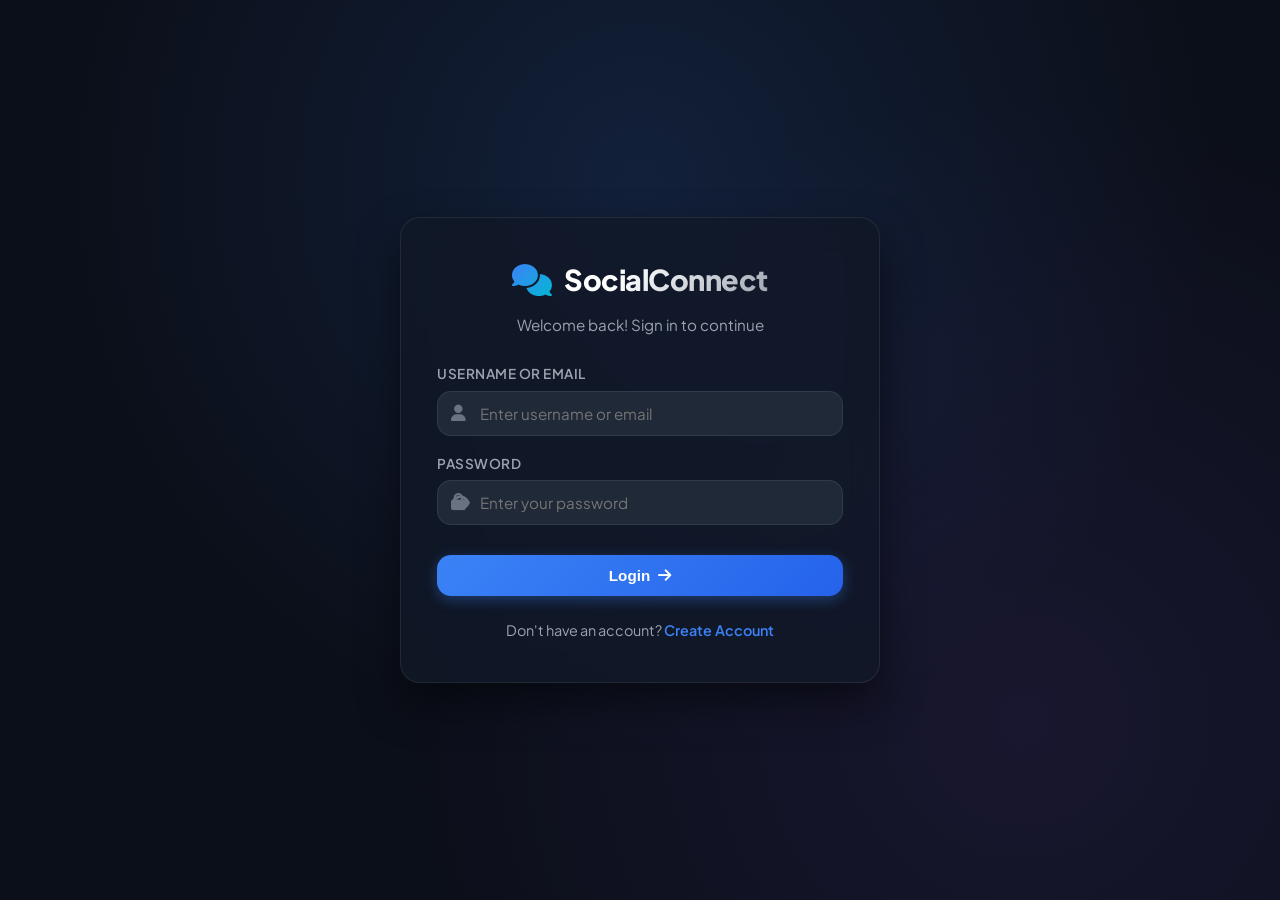
==== wwwroot/chat.html @ 9f1ae096 "Initial commit" ====
<!DOCTYPE html>
<html lang="en">
<head>
  <meta charset="UTF-8">
  <meta name="viewport" content="width=device-width, initial-scale=1.0">
  <title>Chat - SocialConnect</title>
  <link rel="stylesheet" href="css/style.css">
  <link rel="stylesheet" href="css/dashboard.css">
  <link rel="stylesheet" href="css/users.css">
  <link rel="stylesheet" href="css/chat.css">
  <link rel="stylesheet" href="css/call.css">
  <link rel="stylesheet" href="css/profile.css">
  <link rel="stylesheet" href="css/responsive.css">
  <style>
    /* Emoji Popover Styles */
    .emoji-popover {
      position: absolute;
      bottom: 75px;
      left: 20px;
      width: 320px;
      max-height: 280px;
      background: var(--bg-secondary);
      border: 1px solid var(--border-color);
      border-radius: var(--radius-md);
      box-shadow: var(--shadow-lg);
      z-index: 100;
      padding: 12px;
      display: none;
      overflow-y: auto;
    }
    .emoji-popover.show { display: block; }
    .emoji-category-title { font-size: 0.75rem; font-weight: 700; color: var(--text-muted); text-transform: uppercase; margin: 8px 0 4px 0; }
    .emoji-grid { display: grid; grid-template-columns: repeat(7, 1fr); gap: 6px; }
    .emoji-btn { background: transparent; border: none; font-size: 1.25rem; cursor: pointer; border-radius: 6px; padding: 4px; transition: var(--transition); }
    .emoji-btn:hover { background: var(--bg-input); transform: scale(1.2); }
    
    /* Voice Recording Bar */
    .voice-recording-bar {
      padding: 12px 24px;
      background: rgba(239, 68, 68, 0.15);
      border-top: 1px solid rgba(239, 68, 68, 0.3);
      display: flex;
      align-items: center;
      justify-content: space-between;
      color: var(--accent-danger);
      font-weight: 600;
      font-size: 0.9rem;
    }

    /* Lightbox Modal */
    .lightbox-img { max-width: 90vw; max-height: 85vh; border-radius: 12px; box-shadow: var(--shadow-lg); }
  </style>
</head>
<body>
  <div class="app-layout">
    <!-- Sidebar -->
    <aside class="app-sidebar">
      <div class="sidebar-header">
        <div class="user-profile-summary">
          <img id="chat-page-user-avatar" src="" alt="Avatar" class="user-avatar">
          <div class="user-details-mini">
            <span id="chat-page-user-name" class="user-name-display">Loading...</span>
            <span id="chat-page-user-handle" class="user-handle-display">@username</span>
          </div>
        </div>
        <div class="sidebar-actions">
          <button class="btn btn-secondary btn-sm" onclick="window.location.href='dashboard.html'" title="Back to Dashboard" style="padding: 6px 12px; font-size: 0.82rem;">
            <i class="fa-solid fa-arrow-left"></i> Dashboard
          </button>
          <button class="icon-btn" title="Find People" onclick="window.location.href='users.html'">
            <i class="fa-solid fa-user-plus"></i>
          </button>
        </div>
      </div>

      <div class="sidebar-nav">
        <button class="nav-tab active">
          <i class="fa-solid fa-comments"></i> Messages
        </button>
      </div>

      <div class="sidebar-content">
        <div id="sidebar-conversations-container">
          <!-- Active Conversations list -->
        </div>
      </div>
    </aside>

    <!-- Main Chat Window Area -->
    <main class="app-main">
      <div class="chat-container">
        <!-- Chat Header -->
        <div class="chat-header" id="chat-header-container">
          <div style="color: var(--text-muted); font-size: 0.95rem;">
            Select a friend to start chatting
          </div>
        </div>

        <!-- Chat Messages Scroll Area -->
        <div class="chat-messages-window" id="chat-messages-window">
          <div style="text-align: center; margin: auto; color: var(--text-muted);">
            <i class="fa-solid fa-comments" style="font-size: 3rem; margin-bottom: 14px; color: var(--primary);"></i>
            <h3 style="color: var(--text-main); font-weight: 800; margin-bottom: 6px;">Your Messages</h3>
            <p style="font-size: 0.9rem;">Select a connected friend from the sidebar to open a real-time conversation.</p>
          </div>
        </div>

        <!-- Typing Indicator -->
        <div class="typing-indicator-bar" id="typing-indicator-bar" style="display: none;">
          <!-- John is typing... -->
        </div>

        <!-- Voice Recording Bar -->
        <div class="voice-recording-bar" id="voice-recording-bar" style="display: none;">
          <div style="display: flex; align-items: center; gap: 10px;">
            <i class="fa-solid fa-circle-dot fa-beat" style="color: var(--accent-danger);"></i>
            <span>Recording Voice Message: <strong id="recording-timer-text">00:00</strong></span>
          </div>
          <div style="display: flex; gap: 10px;">
            <button class="btn btn-secondary btn-sm" onclick="Media.cancelVoiceRecording()">
              <i class="fa-solid fa-trash"></i> Cancel
            </button>
            <button class="btn btn-danger btn-sm" onclick="Media.stopVoiceRecording()">
              <i class="fa-solid fa-stop"></i> Stop & Preview
            </button>
          </div>
        </div>

        <!-- Emoji Picker Popover -->
        <div class="emoji-popover" id="emoji-popover"></div>

        <!-- Hidden File Input for Media Uploads -->
        <input type="file" id="chat-file-input" style="display: none;" onchange="Media.handleFileAttachmentSelect(event)" accept="image/*,video/*,audio/*,.pdf,.doc,.docx,.zip,.txt">

        <!-- Chat Input Bar -->
        <form class="chat-input-bar" id="chat-message-form">
          <div class="chat-input-actions">
            <button type="button" class="icon-btn" title="Emoji Picker" onclick="Emoji.togglePicker('emoji-popover')">
              <i class="fa-solid fa-face-smile" style="color: var(--accent-warning);"></i>
            </button>
            <button type="button" class="icon-btn" title="Attach Media or File" onclick="document.getElementById('chat-file-input').click()">
              <i class="fa-solid fa-paperclip"></i>
            </button>
            <button type="button" class="icon-btn" title="Record Voice Message" onclick="Media.startVoiceRecording()">
              <i class="fa-solid fa-microphone" style="color: var(--accent-danger);"></i>
            </button>
          </div>

          <div class="chat-input-wrapper">
            <input type="text" id="chat-message-input" class="chat-input-field" placeholder="Type a message..." autocomplete="off">
          </div>

          <button type="submit" class="send-btn" title="Send Message">
            <i class="fa-solid fa-paper-plane"></i>
          </button>
        </form>
      </div>
    </main>
  </div>

  <!-- Audio Preview Modal -->
  <div class="modal-backdrop" id="audio-preview-modal">
    <div class="modal-content glass-card" style="max-width: 440px; text-align: center;">
      <button class="modal-close-btn" onclick="Media.cancelVoiceRecording()">
        <i class="fa-solid fa-xmark"></i>
      </button>
      <h3 style="font-size: 1.2rem; font-weight: 800; margin-bottom: 16px;">
        <i class="fa-solid fa-microphone" style="color: var(--accent-danger);"></i> Voice Message Preview
      </h3>
      <div style="margin-bottom: 20px;">
        <audio id="audio-preview-player" controls style="width: 100%; border-radius: 20px;"></audio>
      </div>
      <div style="display: flex; gap: 12px;">
        <button class="btn btn-secondary" onclick="Media.cancelVoiceRecording()" style="flex: 1;">Discard</button>
        <button class="btn btn-primary" onclick="Media.sendRecordedAudio()" style="flex: 1;">Send Audio <i class="fa-solid fa-paper-plane"></i></button>
      </div>
    </div>
  </div>

  <!-- File Preview Modal -->
  <div class="modal-backdrop" id="file-preview-modal">
    <div class="modal-content glass-card" style="max-width: 480px; text-align: center;">
      <button class="modal-close-btn" onclick="UI.closeModal('file-preview-modal')">
        <i class="fa-solid fa-xmark"></i>
      </button>
      <h3 id="file-preview-title" style="font-size: 1.2rem; font-weight: 800; margin-bottom: 16px;">Send Attachment</h3>
      <div id="file-preview-content" style="margin-bottom: 20px;"></div>
      <div style="display: flex; gap: 12px;">
        <button class="btn btn-secondary" onclick="UI.closeModal('file-preview-modal')" style="flex: 1;">Cancel</button>
        <button class="btn btn-primary" id="file-preview-send-btn" style="flex: 1;">Send File <i class="fa-solid fa-paper-plane"></i></button>
      </div>
    </div>
  </div>

  <!-- Image Lightbox Modal -->
  <div class="modal-backdrop" id="lightbox-modal">
    <div style="position: relative;">
      <button class="modal-close-btn" onclick="UI.closeModal('lightbox-modal')" style="top: -15px; right: -15px; background: rgba(0,0,0,0.8);">
        <i class="fa-solid fa-xmark"></i>
      </button>
      <img id="lightbox-img" src="" class="lightbox-img">
  <!-- Incoming Voice Call Modal -->
  <div class="modal-backdrop" id="incoming-voice-call-modal">
    <div class="modal-content glass-card" style="max-width: 400px; text-align: center; padding: 28px;">
      <div style="margin-bottom: 16px;">
        <img id="incoming-caller-avatar" src="" style="width: 80px; height: 80px; border-radius: 50%; object-fit: cover; border: 3px solid var(--accent-green); box-shadow: 0 0 20px rgba(16, 185, 129, 0.4);">
      </div>
      <h3 id="incoming-caller-name" style="font-size: 1.25rem; font-weight: 800; color: var(--text-main); margin-bottom: 4px;">Incoming Call</h3>
      <p style="font-size: 0.88rem; color: var(--accent-green); font-weight: 600; margin-bottom: 24px;">
        <i class="fa-solid fa-phone-volume fa-shake"></i> Incoming Voice Call...
      </p>
      <div style="display: flex; gap: 14px;">
        <button class="btn btn-danger" onclick="Call.rejectIncomingCall()" style="flex: 1; padding: 12px; font-weight: 700;">
          <i class="fa-solid fa-phone-slash"></i> Decline
        </button>
        <button class="btn btn-primary" onclick="Call.acceptIncomingCall()" style="flex: 1; padding: 12px; font-weight: 700; background: linear-gradient(135deg, #10b981 0%, #059669 100%);">
          <i class="fa-solid fa-phone"></i> Accept
        </button>
      </div>
    </div>
  </div>

  <!-- Incoming Video Call Modal -->
  <div class="modal-backdrop" id="incoming-video-call-modal">
    <div class="modal-content glass-card" style="max-width: 400px; text-align: center; padding: 28px;">
      <div style="margin-bottom: 16px;">
        <img id="incoming-video-caller-avatar" src="" style="width: 80px; height: 80px; border-radius: 50%; object-fit: cover; border: 3px solid var(--primary); box-shadow: 0 0 20px rgba(59, 130, 246, 0.4);">
      </div>
      <h3 id="incoming-video-caller-name" style="font-size: 1.25rem; font-weight: 800; color: var(--text-main); margin-bottom: 4px;">Incoming Video Call</h3>
      <p style="font-size: 0.88rem; color: var(--primary); font-weight: 600; margin-bottom: 24px;">
        <i class="fa-solid fa-video fa-shake"></i> Incoming Video Call...
      </p>
      <div style="display: flex; gap: 14px;">
        <button class="btn btn-danger" onclick="Call.rejectIncomingCall()" style="flex: 1; padding: 12px; font-weight: 700;">
          <i class="fa-solid fa-phone-slash"></i> Decline
        </button>
        <button class="btn btn-primary" onclick="Call.acceptIncomingVideoCall()" style="flex: 1; padding: 12px; font-weight: 700; background: linear-gradient(135deg, #3b82f6 0%, #2563eb 100%);">
          <i class="fa-solid fa-video"></i> Accept Video
        </button>
      </div>
    </div>
  </div>

  <script src="js/lib/signalr.min.js"></script>
  <script src="js/api.js"></script>
  <script src="js/ui.js"></script>
  <script src="js/auth.js"></script>
  <script src="js/emoji.js"></script>
  <script src="js/media.js"></script>
  <script src="js/chat.js"></script>
  <script src="js/call.js"></script>
  <script>
    document.addEventListener('DOMContentLoaded', async () => {
      const user = await Auth.getCurrentUser();
      if (!user) {
        window.location.href = 'login.html';
        return;
      }

      document.getElementById('chat-page-user-avatar').src = UI.getAvatarUrl(user);
      document.getElementById('chat-page-user-name').textContent = user.fullName || user.username;
      document.getElementById('chat-page-user-handle').textContent = `@${user.username}`;

      Emoji.init('chat-message-input', 'emoji-popover');
      await Chat.init();
      Chat.loadUserConversations();

      const urlParams = new URLSearchParams(window.location.search);
      const targetUserId = urlParams.get('userId');
      if (targetUserId) {
        await Chat.startPrivateChat(targetUserId);
      }
    });
  </script>
</body>
</html>
---- wwwroot/css/style.css ----
/* Global Styles & Design System */
@import url('https://fonts.googleapis.com/css2?family=Plus+Jakarta+Sans:wght@300;400;500;600;700;800&display=swap');
@import url('https://cdnjs.cloudflare.com/ajax/libs/font-awesome/6.5.1/css/all.min.css');

:root {
  --font-family: 'Plus Jakarta Sans', system-ui, -apple-system, BlinkMacSystemFont, 'Segoe UI', Roboto, sans-serif;
  
  /* Color Palette - Vibrant Dark Mode */
  --bg-primary: #0b0f19;
  --bg-secondary: #111827;
  --bg-card: rgba(17, 24, 39, 0.8);
  --bg-card-hover: rgba(31, 41, 55, 0.9);
  --bg-input: #1f2937;
  
  --primary: #3b82f6;
  --primary-hover: #2563eb;
  --primary-glow: rgba(59, 130, 246, 0.35);
  
  --accent-cyan: #06b6d4;
  --accent-purple: #8b5cf6;
  --accent-green: #22c55e;
  --accent-danger: #ef4444;
  --accent-warning: #f59e0b;
  
  --text-main: #f9fafb;
  --text-secondary: #9ca3af;
  --text-muted: #6b7280;
  
  --border-color: rgba(255, 255, 255, 0.08);
  --border-focus: rgba(59, 130, 246, 0.6);
  
  --radius-sm: 8px;
  --radius-md: 14px;
  --radius-lg: 20px;
  --radius-full: 9999px;
  
  --shadow-sm: 0 2px 8px rgba(0, 0, 0, 0.2);
  --shadow-md: 0 10px 30px rgba(0, 0, 0, 0.35);
  --shadow-lg: 0 20px 40px rgba(0, 0, 0, 0.5);
  
  --transition: all 0.25s cubic-bezier(0.4, 0, 0.2, 1);
}

* {
  margin: 0;
  padding: 0;
  box-sizing: border-box;
}

body {
  font-family: var(--font-family);
  background-color: var(--bg-primary);
  color: var(--text-main);
  min-height: 100vh;
  line-height: 1.5;
  overflow-x: hidden;
  display: flex;
  flex-direction: column;
}

a {
  color: var(--primary);
  text-decoration: none;
  transition: var(--transition);
}

a:hover {
  color: #60a5fa;
}

/* Glassmorphism Card Container */
.glass-card {
  background: var(--bg-card);
  backdrop-filter: blur(16px);
  -webkit-backdrop-filter: blur(16px);
  border: 1px solid var(--border-color);
  box-shadow: var(--shadow-md);
  border-radius: var(--radius-lg);
}

/* Toast Notifications Container */
#toast-container {
  position: fixed;
  top: 24px;
  right: 24px;
  z-index: 9999;
  display: flex;
  flex-direction: column;
  gap: 12px;
  max-width: 400px;
  width: calc(100% - 48px);
}

.toast {
  padding: 14px 18px;
  border-radius: var(--radius-md);
  font-size: 0.92rem;
  font-weight: 500;
  color: #ffffff;
  display: flex;
  align-items: center;
  gap: 12px;
  box-shadow: var(--shadow-lg);
  animation: slideInRight 0.3s cubic-bezier(0.16, 1, 0.3, 1) forwards;
  backdrop-filter: blur(10px);
}

.toast.success {
  background: rgba(34, 197, 94, 0.95);
  border: 1px solid rgba(74, 222, 128, 0.5);
}

.toast.error {
  background: rgba(239, 68, 68, 0.95);
  border: 1px solid rgba(248, 113, 113, 0.5);
}

.toast.info {
  background: rgba(59, 130, 246, 0.95);
  border: 1px solid rgba(96, 165, 250, 0.5);
}

@keyframes slideInRight {
  from {
    opacity: 0;
    transform: translateX(100px);
  }
  to {
    opacity: 1;
    transform: translateX(0);
  }
}

/* Buttons */
.btn {
  display: inline-flex;
  align-items: center;
  justify-content: center;
  gap: 8px;
  padding: 12px 24px;
  font-size: 0.95rem;
  font-weight: 600;
  border-radius: var(--radius-md);
  border: none;
  cursor: pointer;
  transition: var(--transition);
}

.btn-primary {
  background: linear-gradient(135deg, var(--primary) 0%, #2563eb 100%);
  color: #ffffff;
  box-shadow: 0 4px 14px var(--primary-glow);
}

.btn-primary:hover {
  transform: translateY(-2px);
  box-shadow: 0 6px 20px var(--primary-glow);
  background: linear-gradient(135deg, #60a5fa 0%, var(--primary) 100%);
}

.btn-secondary {
  background: var(--bg-input);
  color: var(--text-main);
  border: 1px solid var(--border-color);
}

.btn-secondary:hover {
  background: #374151;
  color: #ffffff;
}

.btn-danger {
  background: linear-gradient(135deg, #ef4444 0%, #dc2626 100%);
  color: #ffffff;
}

.btn-danger:hover {
  background: linear-gradient(135deg, #f87171 0%, #ef4444 100%);
}

/* Input Fields */
.form-group {
  display: flex;
  flex-direction: column;
  gap: 6px;
  margin-bottom: 18px;
}

.form-group label {
  font-size: 0.85rem;
  font-weight: 600;
  color: var(--text-secondary);
  text-transform: uppercase;
  letter-spacing: 0.5px;
}

.input-wrapper {
  position: relative;
  display: flex;
  align-items: center;
}

.input-wrapper i {
  position: absolute;
  left: 14px;
  color: var(--text-muted);
  font-size: 1.05rem;
  transition: var(--transition);
}

.form-control {
  width: 100%;
  padding: 12px 16px 12px 42px;
  background-color: var(--bg-input);
  border: 1.5px solid var(--border-color);
  border-radius: var(--radius-md);
  color: var(--text-main);
  font-size: 0.95rem;
  font-family: inherit;
  transition: var(--transition);
}

.form-control:focus {
  outline: none;
  border-color: var(--primary);
  box-shadow: 0 0 0 4px var(--primary-glow);
}

/* Avatar with Online Blob Overlay */
.avatar-container {
  position: relative;
  display: inline-block;
  flex-shrink: 0;
}

.online-blob {
  position: absolute;
  bottom: 2px;
  right: 2px;
  width: 14px;
  height: 14px;
  border-radius: 50%;
  background-color: var(--accent-green);
  border: 2.5px solid var(--bg-secondary);
  box-shadow: 0 0 10px var(--accent-green);
}

.offline-blob {
  position: absolute;
  bottom: 2px;
  right: 2px;
  width: 14px;
  height: 14px;
  border-radius: 50%;
  background-color: var(--text-muted);
  border: 2.5px solid var(--bg-secondary);
}

/* Status Indicators */
.status-badge {
  display: inline-flex;
  align-items: center;
  gap: 6px;
  padding: 4px 10px;
  border-radius: var(--radius-full);
  font-size: 0.8rem;
  font-weight: 600;
}

.status-online {
  background: rgba(34, 197, 94, 0.15);
  color: var(--accent-green);
  border: 1px solid rgba(34, 197, 94, 0.3);
}

.status-offline {
  background: rgba(107, 114, 128, 0.15);
  color: var(--text-muted);
  border: 1px solid rgba(107, 114, 128, 0.3);
}

.status-dot {
  width: 8px;
  height: 8px;
  border-radius: 50%;
  display: inline-block;
}

.status-online .status-dot {
  background-color: var(--accent-green);
  box-shadow: 0 0 8px var(--accent-green);
}

.status-offline .status-dot {
  background-color: var(--text-muted);
}
---- wwwroot/css/dashboard.css ----
/* Dashboard & App Layout */
.app-layout {
  display: flex;
  height: 100vh;
  width: 100vw;
  overflow: hidden;
  background-color: var(--bg-primary);
}

/* Sidebar */
.app-sidebar {
  width: 340px;
  background-color: var(--bg-secondary);
  border-right: 1px solid var(--border-color);
  display: flex;
  flex-direction: column;
  flex-shrink: 0;
}

.sidebar-header {
  padding: 20px;
  border-bottom: 1px solid var(--border-color);
  display: flex;
  align-items: center;
  justify-content: space-between;
}

.user-profile-summary {
  display: flex;
  align-items: center;
  gap: 12px;
  cursor: pointer;
}

.user-avatar {
  width: 44px;
  height: 44px;
  border-radius: 50%;
  object-fit: cover;
  border: 2px solid var(--primary);
  background-color: var(--bg-input);
}

.user-details-mini {
  display: flex;
  flex-direction: column;
}

.user-name-display {
  font-weight: 700;
  font-size: 0.95rem;
  color: var(--text-main);
  line-height: 1.2;
}

.user-handle-display {
  font-size: 0.8rem;
  color: var(--text-secondary);
}

.sidebar-actions {
  display: flex;
  gap: 8px;
}

.icon-btn {
  width: 38px;
  height: 38px;
  border-radius: 50%;
  background: var(--bg-input);
  border: 1px solid var(--border-color);
  color: var(--text-secondary);
  display: flex;
  align-items: center;
  justify-content: center;
  cursor: pointer;
  transition: var(--transition);
}

.icon-btn:hover {
  background: #374151;
  color: var(--text-main);
  transform: translateY(-1px);
}

.sidebar-nav {
  padding: 16px;
  display: flex;
  gap: 8px;
  border-bottom: 1px solid var(--border-color);
}

.nav-tab {
  flex: 1;
  padding: 10px 14px;
  text-align: center;
  border-radius: var(--radius-md);
  font-size: 0.88rem;
  font-weight: 600;
  color: var(--text-secondary);
  cursor: pointer;
  transition: var(--transition);
  border: none;
  background: transparent;
}

.nav-tab.active {
  background: var(--primary-glow);
  color: var(--primary);
  border: 1px solid var(--primary);
}

.sidebar-content {
  flex: 1;
  overflow-y: auto;
  padding: 16px;
}

/* Main Content Area */
.app-main {
  flex: 1;
  display: flex;
  flex-direction: column;
  background-color: var(--bg-primary);
  position: relative;
}

.welcome-screen {
  flex: 1;
  display: flex;
  flex-direction: column;
  align-items: center;
  justify-content: center;
  padding: 40px;
  text-align: center;
}

.welcome-icon-box {
  width: 90px;
  height: 90px;
  border-radius: 50%;
  background: linear-gradient(135deg, rgba(59, 130, 246, 0.2), rgba(139, 92, 246, 0.2));
  border: 1px solid var(--primary-glow);
  display: flex;
  align-items: center;
  justify-content: center;
  margin-bottom: 24px;
}

.welcome-icon-box i {
  font-size: 2.5rem;
  color: var(--primary);
}

.welcome-title {
  font-size: 1.8rem;
  font-weight: 800;
  margin-bottom: 12px;
}

.welcome-desc {
  max-width: 500px;
  color: var(--text-secondary);
  font-size: 0.98rem;
  margin-bottom: 30px;
}

.phase-pill {
  display: inline-flex;
  align-items: center;
  gap: 8px;
  padding: 8px 16px;
  border-radius: var(--radius-full);
  background: rgba(34, 197, 94, 0.15);
  color: var(--accent-green);
  border: 1px solid rgba(34, 197, 94, 0.3);
  font-size: 0.88rem;
  font-weight: 600;
  margin-bottom: 20px;
}
---- wwwroot/css/users.css ----
/* User Discovery & Card Styles */
.users-search-bar {
  position: relative;
  margin-bottom: 24px;
}

.users-grid {
  display: grid;
  grid-template-columns: repeat(auto-fill, minmax(280px, 1fr));
  gap: 20px;
}

.user-card {
  padding: 20px;
  border-radius: var(--radius-md);
  display: flex;
  flex-direction: column;
  gap: 14px;
  transition: var(--transition);
}

.user-card:hover {
  transform: translateY(-3px);
  border-color: rgba(59, 130, 246, 0.4);
  box-shadow: var(--shadow-md);
}

.user-card-header {
  display: flex;
  align-items: center;
  gap: 14px;
}

.user-card-avatar {
  width: 54px;
  height: 54px;
  border-radius: 50%;
  object-fit: cover;
  border: 2px solid var(--primary);
  background-color: var(--bg-input);
}

.user-card-info {
  display: flex;
  flex-direction: column;
  gap: 2px;
}

.user-card-name {
  font-weight: 700;
  font-size: 1rem;
  color: var(--text-main);
  white-space: nowrap;
  overflow: hidden;
  text-overflow: ellipsis;
}

.user-card-username {
  font-size: 0.82rem;
  color: var(--text-secondary);
  margin-bottom: 4px;
}

.user-card-bio {
  font-size: 0.85rem;
  color: var(--text-secondary);
  line-height: 1.4;
  display: -webkit-box;
  -webkit-line-clamp: 2;
  -webkit-box-orient: vertical;
  overflow: hidden;
  height: 2.8em;
}

.user-card-footer {
  margin-top: auto;
  display: flex;
  justify-content: flex-end;
}

.btn-sm {
  padding: 8px 14px;
  font-size: 0.82rem;
  border-radius: var(--radius-sm);
}

.pending-req-item {
  display: flex;
  align-items: center;
  gap: 10px;
  padding: 10px 12px;
  background: var(--bg-input);
  border: 1px solid var(--border-color);
  border-radius: var(--radius-md);
  margin-bottom: 8px;
}

.friend-item {
  display: flex;
  align-items: center;
  gap: 14px;
  padding: 12px 16px;
  border-radius: var(--radius-md);
  cursor: pointer;
  transition: var(--transition);
  border: 1px solid transparent;
  margin-bottom: 8px;
  width: 100%;
  box-sizing: border-box;
}

.friend-item:hover {
  background: var(--bg-card-hover);
}

.friend-item .friend-name {
  color: #ffffff !important;
}

/* Unread Messages Highlight & Red Badge */
.friend-item.has-unread {
  border: 1.5px solid #00c919 !important;
  background: rgba(0, 201, 25, 0.08) !important;
  box-shadow: 0 0 10px rgba(0, 201, 25, 0.25) !important;
}

.unread-count-badge {
  background: linear-gradient(135deg, #ef4444 0%, #dc2626 100%);
  color: #ffffff;
  font-size: 0.72rem;
  font-weight: 800;
  padding: 2px 8px;
  border-radius: 9999px;
  box-shadow: 0 2px 6px rgba(239, 68, 68, 0.4);
  display: inline-flex;
  align-items: center;
  justify-content: center;
  flex-shrink: 0;
  min-width: 18px;
}
---- wwwroot/css/chat.css ----
/* Private & Group Chat Styling */
.chat-container {
  display: flex;
  flex-direction: column;
  height: 100%;
  width: 100%;
  background-color: var(--bg-primary);
  position: relative;
}

/* Chat Header */
.chat-header {
  padding: 16px 24px;
  background-color: var(--bg-secondary);
  border-bottom: 1px solid var(--border-color);
  display: flex;
  align-items: center;
  justify-content: space-between;
  z-index: 10;
}

.chat-header-user {
  display: flex;
  align-items: center;
  gap: 14px;
}

.chat-header-avatar {
  width: 46px;
  height: 46px;
  border-radius: 50%;
  object-fit: cover;
  border: 2px solid var(--primary);
}

.chat-header-details {
  display: flex;
  flex-direction: column;
}

.chat-header-name {
  font-weight: 700;
  font-size: 1.05rem;
  color: var(--text-main);
  line-height: 1.2;
}

.chat-header-status {
  font-size: 0.82rem;
  color: var(--text-secondary);
  display: flex;
  align-items: center;
  gap: 6px;
}

.chat-header-actions {
  display: flex;
  align-items: center;
  gap: 10px;
}

/* Chat Messages Scroll Window */
.chat-messages-window {
  flex: 1;
  overflow-y: auto;
  padding: 24px;
  display: flex;
  flex-direction: column;
  gap: 14px;
  background: radial-gradient(circle at 50% 50%, rgba(59, 130, 246, 0.04) 0%, transparent 70%),
              var(--bg-primary);
}

/* Message Row Containers for Two-Sided Alignment */
.chat-msg-row {
  display: flex;
  width: 100%;
}

.chat-msg-row.outgoing {
  justify-content: flex-end;
}

.chat-msg-row.incoming {
  justify-content: flex-start;
}

/* Message Bubble Items */
.chat-message {
  display: flex;
  gap: 12px;
  max-width: 72%;
}

.chat-message.outgoing {
  flex-direction: row-reverse;
}

.chat-message.incoming {
  flex-direction: row;
}

.chat-msg-avatar {
  width: 36px;
  height: 36px;
  border-radius: 50%;
  object-fit: cover;
  flex-shrink: 0;
  border: 1px solid var(--border-color);
}

.chat-msg-content {
  display: flex;
  flex-direction: column;
}

.chat-msg-bubble {
  padding: 12px 18px;
  font-size: 0.95rem;
  line-height: 1.45;
  word-break: break-word;
  box-shadow: var(--shadow-sm);
  position: relative;
}

.chat-message.outgoing .chat-msg-bubble {
  background: linear-gradient(135deg, var(--primary) 0%, #1d4ed8 100%);
  color: #ffffff;
  border-radius: 20px 20px 4px 20px;
}

.chat-message.incoming .chat-msg-bubble {
  background-color: var(--bg-card);
  color: var(--text-main);
  border: 1px solid var(--border-color);
  border-radius: 20px 20px 20px 4px;
}

.chat-msg-meta {
  display: flex;
  align-items: center;
  gap: 6px;
  font-size: 0.72rem;
  margin-top: 4px;
  color: var(--text-muted);
}

.chat-message.outgoing .chat-msg-meta {
  align-self: flex-end;
}

.chat-message.incoming .chat-msg-meta {
  align-self: flex-start;
}

/* Typing Indicator */
.typing-indicator-bar {
  padding: 8px 24px;
  font-size: 0.85rem;
  color: var(--primary);
  font-weight: 600;
  display: flex;
  align-items: center;
  gap: 8px;
  min-height: 32px;
}

.typing-dots {
  display: inline-flex;
  gap: 4px;
}

.typing-dots span {
  width: 6px;
  height: 6px;
  background-color: var(--primary);
  border-radius: 50%;
  animation: typingBounce 1.4s infinite ease-in-out both;
}

.typing-dots span:nth-child(1) { animation-delay: -0.32s; }
.typing-dots span:nth-child(2) { animation-delay: -0.16s; }

@keyframes typingBounce {
  0%, 80%, 100% { transform: scale(0); }
  40% { transform: scale(1); }
}

/* Chat Input Bar */
.chat-input-bar {
  padding: 16px 24px;
  background-color: var(--bg-secondary);
  border-top: 1px solid var(--border-color);
  display: flex;
  align-items: center;
  gap: 12px;
}

.chat-input-actions {
  display: flex;
  align-items: center;
  gap: 8px;
}

.chat-input-wrapper {
  flex: 1;
  position: relative;
}

.chat-input-field {
  width: 100%;
  padding: 12px 18px;
  background-color: var(--bg-input);
  border: 1.5px solid var(--border-color);
  border-radius: var(--radius-full);
  color: var(--text-main);
  font-size: 0.95rem;
  font-family: inherit;
  transition: var(--transition);
}

.chat-input-field:focus {
  outline: none;
  border-color: var(--primary);
  box-shadow: 0 0 0 3px var(--primary-glow);
}

.send-btn {
  width: 44px;
  height: 44px;
  border-radius: 50%;
  background: linear-gradient(135deg, var(--primary) 0%, #2563eb 100%);
  color: #fff;
  border: none;
  cursor: pointer;
  display: flex;
  align-items: center;
  justify-content: center;
  font-size: 1.1rem;
  box-shadow: 0 4px 12px var(--primary-glow);
  transition: var(--transition);
}

.send-btn:hover {
  transform: scale(1.06);
  background: linear-gradient(135deg, #60a5fa 0%, var(--primary) 100%);
}
---- wwwroot/css/call.css ----
/* WebRTC Video Call & Screen Sharing Glassmorphism Modal Styles */
.video-modal-backdrop {
  position: fixed;
  top: 0;
  left: 0;
  width: 100vw;
  height: 100vh;
  background: rgba(11, 15, 25, 0.94);
  backdrop-filter: blur(24px);
  -webkit-backdrop-filter: blur(24px);
  z-index: 1000000 !important;
  display: flex;
  flex-direction: column;
  justify-content: space-between;
  align-items: center;
  padding: 20px;
  animation: fadeIn 0.3s cubic-bezier(0.16, 1, 0.3, 1) forwards;
}

/* Incoming Call Modals Topmost Stacking */
#incoming-voice-call-modal,
#incoming-video-call-modal {
  z-index: 999999 !important;
}

#incoming-voice-call-modal .modal-content,
#incoming-video-call-modal .modal-content {
  z-index: 1000000 !important;
  box-shadow: 0 25px 60px rgba(0, 0, 0, 0.85), 0 0 35px rgba(59, 130, 246, 0.45) !important;
  border: 1.5px solid var(--primary) !important;
}

.video-call-header {
  width: 100%;
  max-width: 1200px;
  display: flex;
  justify-content: space-between;
  align-items: center;
  z-index: 10010;
  background: rgba(17, 24, 39, 0.6);
  backdrop-filter: blur(12px);
  padding: 12px 24px;
  border-radius: var(--radius-lg);
  border: 1px solid var(--border-color);
}

.video-call-user-info {
  display: flex;
  align-items: center;
  gap: 14px;
}

.video-call-avatar {
  width: 44px;
  height: 44px;
  border-radius: 50%;
  object-fit: cover;
  border: 2px solid var(--primary);
}

.video-call-title {
  font-weight: 700;
  font-size: 1.05rem;
  color: #ffffff;
}

.video-call-timer {
  font-size: 0.85rem;
  color: var(--accent-green);
  font-weight: 600;
}

.video-viewport-container {
  position: relative;
  width: 100%;
  max-width: 1200px;
  height: calc(100vh - 180px);
  background: #000000;
  border-radius: var(--radius-lg);
  overflow: hidden;
  box-shadow: 0 20px 50px rgba(0, 0, 0, 0.6);
  border: 1px solid var(--border-color);
  display: flex;
  align-items: center;
  justify-content: center;
}

/* Remote Video Element (Main Screen) */
#remote-video-element {
  width: 100%;
  height: 100%;
  object-fit: cover;
  background: #0d1117;
}

/* Local Video Element (Picture-in-Picture Floating Window) */
.local-video-wrapper {
  position: absolute;
  bottom: 24px;
  right: 24px;
  width: 220px;
  height: 140px;
  border-radius: 16px;
  overflow: hidden;
  box-shadow: 0 10px 30px rgba(0, 0, 0, 0.7);
  border: 2px solid var(--primary);
  background: #111827;
  z-index: 10020;
  transition: all 0.3s ease;
}

.local-video-wrapper:hover {
  transform: scale(1.04);
  box-shadow: 0 14px 40px rgba(59, 130, 246, 0.4);
}

#local-video-element {
  width: 100%;
  height: 100%;
  object-fit: cover;
  transform: scaleX(-1); /* Mirror local camera */
}

/* Video Control Floating Toolbar */
.video-call-toolbar {
  display: flex;
  align-items: center;
  gap: 16px;
  background: rgba(17, 24, 39, 0.85);
  backdrop-filter: blur(16px);
  padding: 14px 32px;
  border-radius: 9999px;
  border: 1px solid var(--border-color);
  box-shadow: 0 10px 30px rgba(0, 0, 0, 0.5);
  z-index: 10030;
}

.control-btn {
  width: 50px;
  height: 50px;
  border-radius: 50%;
  border: none;
  background: var(--bg-input);
  color: #ffffff;
  font-size: 1.15rem;
  cursor: pointer;
  display: flex;
  align-items: center;
  justify-content: center;
  transition: var(--transition);
}

.control-btn:hover {
  transform: translateY(-3px) scale(1.08);
  background: #374151;
}

.control-btn.active-screen {
  background: linear-gradient(135deg, #10b981 0%, #059669 100%);
  color: #ffffff;
  box-shadow: 0 0 15px rgba(16, 185, 129, 0.5);
}

.control-btn.btn-hangup {
  background: linear-gradient(135deg, #ef4444 0%, #dc2626 100%);
  box-shadow: 0 4px 15px rgba(239, 68, 68, 0.4);
  width: 54px;
  height: 54px;
}

.control-btn.btn-hangup:hover {
  background: linear-gradient(135deg, #f87171 0%, #ef4444 100%);
  transform: translateY(-3px) scale(1.1);
}

.control-btn.muted {
  background: #ef4444 !important;
  color: #ffffff !important;
}

@keyframes fadeIn {
  from { opacity: 0; transform: scale(0.98); }
  to { opacity: 1; transform: scale(1); }
}

@media (max-width: 768px) {
  .local-video-wrapper {
    width: 130px;
    height: 90px;
    bottom: 14px;
    right: 14px;
  }
  .video-call-toolbar {
    padding: 10px 18px;
    gap: 10px;
  }
  .control-btn {
    width: 44px;
    height: 44px;
    font-size: 1rem;
  }
}

/* --- Full-Screen Voice Call Modal (Matching Reference Mockup) --- */
.voice-call-modal-overlay {
  position: fixed;
  inset: 0;
  z-index: 1000000 !important;
  background: linear-gradient(135deg, #090d16 0%, #1e1b4b 50%, #0f172a 100%);
  display: flex;
  flex-direction: column;
  align-items: center;
  justify-content: center;
  padding: 24px;
  animation: fadeIn 0.3s ease-out;
}

.voice-call-center-container {
  display: flex;
  flex-direction: column;
  align-items: center;
  text-align: center;
  margin-bottom: 60px;
}

.voice-call-avatar-wrapper {
  position: relative;
  margin-bottom: 24px;
}

.voice-call-avatar-img {
  width: 140px;
  height: 140px;
  border-radius: 50%;
  object-fit: cover;
  border: 4px solid rgba(99, 102, 241, 0.7);
  box-shadow: 0 0 40px rgba(99, 102, 241, 0.4), 0 0 80px rgba(99, 102, 241, 0.2);
  animation: avatarPulse 2.5s infinite ease-in-out;
}

@keyframes avatarPulse {
  0% { box-shadow: 0 0 30px rgba(99, 102, 241, 0.4); }
  50% { box-shadow: 0 0 50px rgba(99, 102, 241, 0.7), 0 0 90px rgba(99, 102, 241, 0.3); }
  100% { box-shadow: 0 0 30px rgba(99, 102, 241, 0.4); }
}

.voice-call-user-name {
  font-size: 1.6rem;
  font-weight: 700;
  color: #ffffff;
  margin-bottom: 8px;
  letter-spacing: -0.3px;
}

.voice-call-status-timer {
  font-size: 1.05rem;
  font-weight: 600;
  color: #94a3b8;
  font-family: var(--font-mono, monospace), system-ui;
  letter-spacing: 0.5px;
}

/* Control Bar for Voice Call */
.voice-call-actions-bar {
  display: flex;
  align-items: center;
  gap: 20px;
  background: rgba(15, 23, 42, 0.65);
  backdrop-filter: blur(16px);
  padding: 14px 28px;
  border-radius: 9999px;
  border: 1px solid rgba(255, 255, 255, 0.1);
  box-shadow: 0 20px 50px rgba(0, 0, 0, 0.5);
}

.voice-action-btn {
  width: 52px;
  height: 52px;
  border-radius: 50%;
  border: none;
  background: rgba(255, 255, 255, 0.95);
  color: #1e293b;
  font-size: 1.25rem;
  cursor: pointer;
  display: flex;
  align-items: center;
  justify-content: center;
  transition: all 0.25s cubic-bezier(0.4, 0, 0.2, 1);
  box-shadow: 0 4px 14px rgba(0, 0, 0, 0.2);
}

.voice-action-btn:hover {
  transform: translateY(-4px) scale(1.08);
  background: #ffffff;
  box-shadow: 0 8px 25px rgba(255, 255, 255, 0.3);
}

.voice-action-btn.muted {
  background: #ef4444 !important;
  color: #ffffff !important;
  box-shadow: 0 4px 20px rgba(239, 68, 68, 0.5);
}

.voice-action-btn.btn-hangup {
  background: linear-gradient(135deg, #ef4444 0%, #dc2626 100%) !important;
  color: #ffffff !important;
  box-shadow: 0 6px 20px rgba(239, 68, 68, 0.5);
}

.voice-action-btn.btn-hangup:hover {
  background: linear-gradient(135deg, #f87171 0%, #ef4444 100%) !important;
  transform: translateY(-4px) scale(1.1);
}

/* Call History List Item */
.call-history-item {
  display: flex;
  align-items: center;
  gap: 12px;
  padding: 12px 14px;
  background: var(--bg-secondary);
  border: 1px solid var(--border-color);
  border-radius: var(--radius-md);
  margin-bottom: 8px;
  transition: var(--transition);
}

.call-history-item:hover {
  border-color: var(--primary);
  transform: translateY(-1px);
}

.call-history-avatar {
  width: 44px;
  height: 44px;
  border-radius: 50%;
  object-fit: cover;
}

.call-icon-badge {
  font-size: 0.82rem;
  font-weight: 600;
  display: inline-flex;
  align-items: center;
  gap: 4px;
}

.call-icon-badge.incoming { color: #10b981; }
.call-icon-badge.outgoing { color: #3b82f6; }
.call-icon-badge.missed { color: #ef4444; }
.call-icon-badge.rejected { color: #f59e0b; }

/* Inline Chat Call Log Card */
.chat-call-log-card {
  display: flex;
  align-items: center;
  gap: 12px;
  padding: 8px 12px;
  min-width: 210px;
}

.chat-call-card-item {
  display: flex;
  align-items: center;
  gap: 12px;
  padding: 12px 16px;
  background: var(--bg-secondary);
  border: 1px solid var(--border-color);
  border-radius: var(--radius-lg);
  min-width: 260px;
  max-width: 380px;
  box-shadow: 0 4px 15px rgba(0, 0, 0, 0.2);
  margin: 6px 0;
}

.chat-msg-row.outgoing .chat-call-card-item {
  margin-left: auto;
  border-color: rgba(59, 130, 246, 0.4);
  background: linear-gradient(135deg, rgba(30, 41, 59, 0.95) 0%, rgba(15, 23, 42, 0.95) 100%);
}

.chat-msg-row.incoming .chat-call-card-item {
  margin-right: auto;
  border-color: rgba(255, 255, 255, 0.1);
  background: linear-gradient(135deg, rgba(30, 41, 59, 0.85) 0%, rgba(15, 23, 42, 0.85) 100%);
}
---- wwwroot/css/profile.css ----
/* Profile View and Modal Styling */
.modal-backdrop {
  position: fixed;
  inset: 0;
  background: rgba(0, 0, 0, 0.7);
  backdrop-filter: blur(8px);
  z-index: 9000;
  display: flex;
  align-items: center;
  justify-content: center;
  padding: 20px;
  opacity: 0;
  visibility: hidden;
  transition: var(--transition);
}

.modal-backdrop.show {
  opacity: 1;
  visibility: visible;
}

.modal-content {
  width: 100%;
  max-width: 540px;
  max-height: 90vh;
  overflow-y: auto;
  border-radius: var(--radius-lg);
  padding: 32px;
  position: relative;
  transform: scale(0.95);
  transition: var(--transition);
}

.modal-backdrop.show .modal-content {
  transform: scale(1);
}

.modal-close-btn {
  position: absolute;
  top: 20px;
  right: 20px;
  width: 36px;
  height: 36px;
  border-radius: 50%;
  border: 1px solid var(--border-color);
  background: var(--bg-input);
  color: var(--text-secondary);
  display: flex;
  align-items: center;
  justify-content: center;
  cursor: pointer;
  transition: var(--transition);
}

.modal-close-btn:hover {
  color: #fff;
  background: var(--accent-danger);
}

.profile-card-header {
  display: flex;
  flex-direction: column;
  align-items: center;
  text-align: center;
  margin-bottom: 24px;
}

.profile-avatar-large {
  width: 110px;
  height: 110px;
  border-radius: 50%;
  object-fit: cover;
  border: 3px solid var(--primary);
  box-shadow: 0 0 24px var(--primary-glow);
  margin-bottom: 14px;
  background-color: var(--bg-input);
}

.profile-full-name {
  font-size: 1.4rem;
  font-weight: 800;
  color: var(--text-main);
}

.profile-username {
  font-size: 0.95rem;
  color: var(--text-secondary);
  margin-bottom: 10px;
}

.profile-info-grid {
  display: grid;
  grid-template-columns: 1fr;
  gap: 16px;
  margin-top: 20px;
}

.profile-info-item {
  background: var(--bg-input);
  padding: 14px 18px;
  border-radius: var(--radius-md);
  border: 1px solid var(--border-color);
}

.profile-info-label {
  font-size: 0.78rem;
  text-transform: uppercase;
  color: var(--text-muted);
  font-weight: 700;
  letter-spacing: 0.5px;
  margin-bottom: 4px;
}

.profile-info-value {
  font-size: 0.95rem;
  color: var(--text-main);
  font-weight: 500;
}
---- wwwroot/css/responsive.css ----
/* Responsive Styles for Mobile and Tablet */
@media (max-width: 768px) {
  .app-layout {
    flex-direction: column;
    height: 100vh;
    overflow: hidden;
    position: relative;
  }

  .app-sidebar {
    width: 100%;
    height: 100%;
    position: absolute;
    top: 0;
    left: 0;
    z-index: 20;
    transition: transform 0.3s ease-in-out;
    transform: translateX(0);
    border-right: none;
  }

  .app-main {
    width: 100%;
    height: 100%;
    position: absolute;
    top: 0;
    left: 0;
    z-index: 30;
    transition: transform 0.3s ease-in-out;
    transform: translateX(100%);
  }

  /* Active chat state on mobile */
  .app-layout.mobile-chat-active .app-sidebar {
    transform: translateX(-100%);
  }

  .app-layout.mobile-chat-active .app-main {
    transform: translateX(0);
  }

  .mobile-back-btn {
    display: inline-flex !important;
    align-items: center;
    gap: 6px;
  }

  #users-page-grid {
    grid-template-columns: 1fr !important;
  }

  .chat-header {
    padding: 12px 16px;
  }

  .chat-input-bar {
    padding: 12px 14px;
    gap: 8px;
  }

  .chat-message {
    max-width: 88%;
  }

  .auth-card {
    padding: 28px 20px;
  }

  .modal-content {
    padding: 24px 18px;
  }

  #toast-container {
    top: 16px;
    right: 16px;
    width: calc(100% - 32px);
  }
}

@media (min-width: 769px) {
  .mobile-back-btn {
    display: none !important;
  }
}
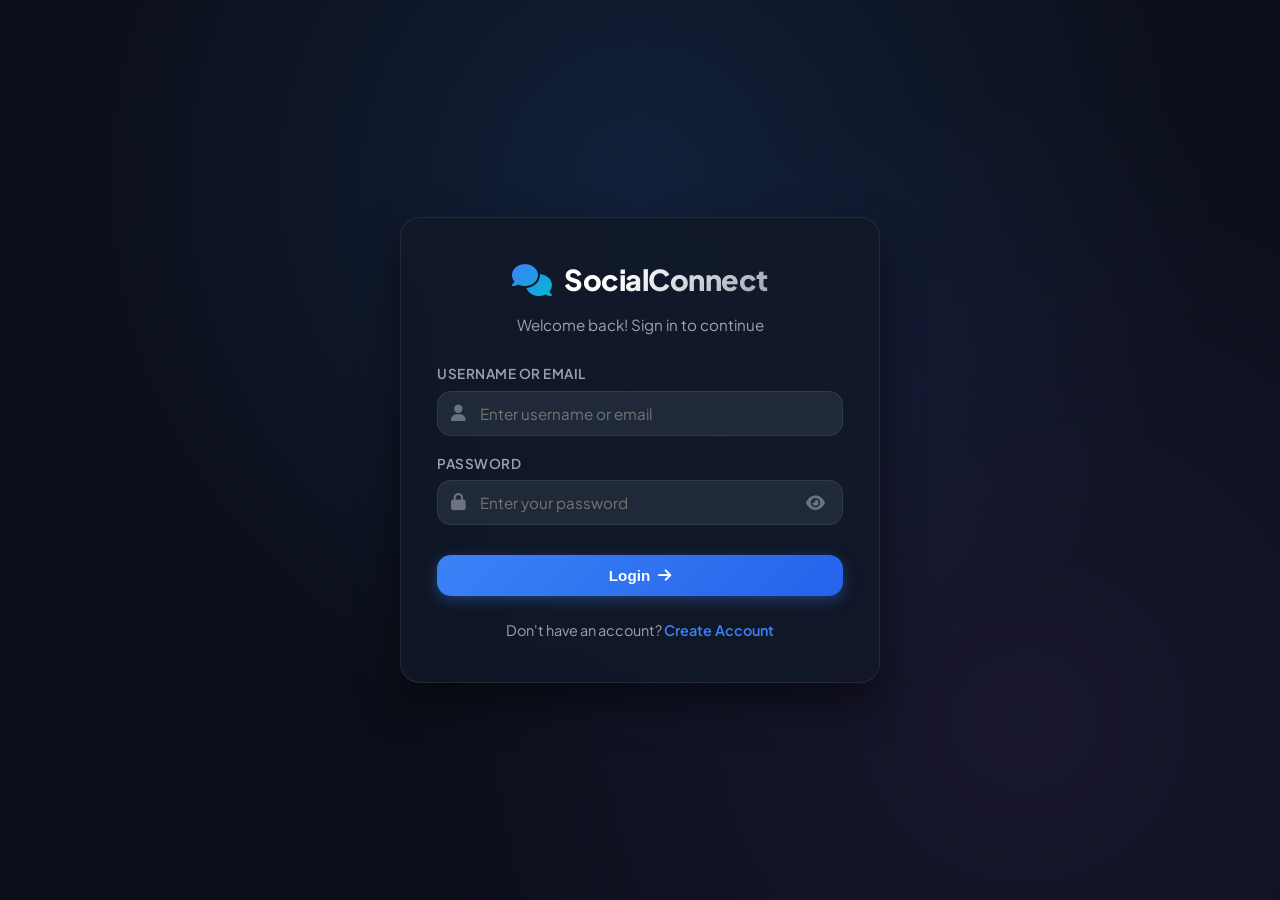
==== commit 0f71eae3: "Update chat, media, and responsive UI" ====
--- a/wwwroot/chat.html
+++ b/wwwroot/chat.html
@@ -4,13 +4,13 @@
   <meta charset="UTF-8">
   <meta name="viewport" content="width=device-width, initial-scale=1.0">
   <title>Chat - SocialConnect</title>
-  <link rel="stylesheet" href="css/style.css">
-  <link rel="stylesheet" href="css/dashboard.css">
-  <link rel="stylesheet" href="css/users.css">
-  <link rel="stylesheet" href="css/chat.css">
-  <link rel="stylesheet" href="css/call.css">
-  <link rel="stylesheet" href="css/profile.css">
-  <link rel="stylesheet" href="css/responsive.css">
+  <link rel="stylesheet" href="css/style.css?v=3">
+  <link rel="stylesheet" href="css/dashboard.css?v=3">
+  <link rel="stylesheet" href="css/users.css?v=3">
+  <link rel="stylesheet" href="css/chat.css?v=3">
+  <link rel="stylesheet" href="css/call.css?v=3">
+  <link rel="stylesheet" href="css/profile.css?v=3">
+  <link rel="stylesheet" href="css/responsive.css?v=3">
   <style>
     /* Emoji Popover Styles */
     .emoji-popover {
@@ -132,26 +132,30 @@
         <!-- Hidden File Input for Media Uploads -->
         <input type="file" id="chat-file-input" style="display: none;" onchange="Media.handleFileAttachmentSelect(event)" accept="image/*,video/*,audio/*,.pdf,.doc,.docx,.zip,.txt">
 
-        <!-- Chat Input Bar -->
+        <!-- Hidden Camera Input for Taking Photos on Mobile Directly -->
+        <input type="file" id="chat-camera-input" style="display: none;" onchange="Media.handleFileAttachmentSelect(event)" accept="image/*" capture="environment">
+
+        <!-- WhatsApp Style Chat Input Bar -->
         <form class="chat-input-bar" id="chat-message-form">
-          <div class="chat-input-actions">
-            <button type="button" class="icon-btn" title="Emoji Picker" onclick="Emoji.togglePicker('emoji-popover')">
-              <i class="fa-solid fa-face-smile" style="color: var(--accent-warning);"></i>
+          <div class="chat-input-pill">
+            <button type="button" class="pill-btn pill-emoji-btn" id="chat-emoji-btn" title="Emoji Picker" onclick="Emoji.togglePicker('emoji-popover')">
+              <i class="fa-solid fa-face-smile"></i>
             </button>
-            <button type="button" class="icon-btn" title="Attach Media or File" onclick="document.getElementById('chat-file-input').click()">
-              <i class="fa-solid fa-paperclip"></i>
-            </button>
-            <button type="button" class="icon-btn" title="Record Voice Message" onclick="Media.startVoiceRecording()">
-              <i class="fa-solid fa-microphone" style="color: var(--accent-danger);"></i>
-            </button>
-          </div>
-
-          <div class="chat-input-wrapper">
-            <input type="text" id="chat-message-input" class="chat-input-field" placeholder="Type a message..." autocomplete="off">
-          </div>
-
-          <button type="submit" class="send-btn" title="Send Message">
-            <i class="fa-solid fa-paper-plane"></i>
+
+            <textarea id="chat-message-input" class="chat-input-field" placeholder="Type a message" rows="1" autocomplete="off"></textarea>
+
+            <div class="pill-right-actions">
+              <button type="button" class="pill-btn" id="chat-attach-btn" title="Attach Media or File" onclick="document.getElementById('chat-file-input').click()">
+                <i class="fa-solid fa-paperclip"></i>
+              </button>
+              <button type="button" class="pill-btn" id="chat-camera-btn" title="Take a Photo" onclick="Media.openCameraCapture()">
+                <i class="fa-solid fa-camera"></i>
+              </button>
+            </div>
+          </div>
+
+          <button type="button" class="chat-action-btn is-mic" id="chat-action-btn" title="Record Voice Message" aria-label="Record Voice Message">
+            <i class="fa-solid fa-microphone"></i>
           </button>
         </form>
       </div>
@@ -177,6 +181,39 @@
     </div>
   </div>
 
+  <!-- Live Camera Viewfinder Modal -->
+  <div class="modal-backdrop" id="camera-modal">
+    <div class="modal-content glass-card" style="max-width: 480px; width: 95%; text-align: center; padding: 22px;">
+      <button class="modal-close-btn" onclick="Media.closeCameraModal()">
+        <i class="fa-solid fa-xmark"></i>
+      </button>
+      <h3 style="font-size: 1.15rem; font-weight: 800; margin-bottom: 14px; color: var(--text-main); display: flex; align-items: center; justify-content: center; gap: 8px;">
+        <i class="fa-solid fa-camera" style="color: var(--primary);"></i> Take a Photo
+      </h3>
+      <div id="camera-viewport-box" style="position: relative; border-radius: 14px; overflow: hidden; background: #000; width: 100%; aspect-ratio: 4/3; margin-bottom: 16px; display: flex; align-items: center; justify-content: center;">
+        <video id="camera-video-preview" autoplay playsinline style="width: 100%; height: 100%; object-fit: cover;"></video>
+        <canvas id="camera-snapshot-canvas" style="display: none;"></canvas>
+        <img id="camera-snapshot-img" style="display: none; width: 100%; height: 100%; object-fit: cover; border-radius: 14px;">
+      </div>
+      <div id="camera-live-controls" style="display: flex; justify-content: center; align-items: center; gap: 12px;">
+        <button type="button" class="btn btn-secondary btn-sm" id="camera-switch-facing-btn" onclick="Media.switchCameraFacing()" title="Switch Camera" style="padding: 9px 16px; border-radius: 20px;">
+          <i class="fa-solid fa-camera-rotate"></i> Switch
+        </button>
+        <button type="button" class="btn btn-primary" onclick="Media.captureSnapshot()" style="padding: 10px 24px; border-radius: 30px; font-weight: 700; box-shadow: 0 4px 14px var(--primary-glow);">
+          <i class="fa-solid fa-circle-dot"></i> Snap Photo
+        </button>
+      </div>
+      <div id="camera-preview-controls" style="display: none; justify-content: center; gap: 12px;">
+        <button type="button" class="btn btn-secondary" onclick="Media.retakeSnapshot()" style="flex: 1; border-radius: 20px;">
+          <i class="fa-solid fa-rotate-left"></i> Retake
+        </button>
+        <button type="button" class="btn btn-primary" onclick="Media.acceptCapturedSnapshot()" style="flex: 1; border-radius: 20px;">
+          Use Photo <i class="fa-solid fa-check"></i>
+        </button>
+      </div>
+    </div>
+  </div>
+
   <!-- File Preview Modal -->
   <div class="modal-backdrop" id="file-preview-modal">
     <div class="modal-content glass-card" style="max-width: 480px; text-align: center;">
@@ -199,6 +236,8 @@
         <i class="fa-solid fa-xmark"></i>
       </button>
       <img id="lightbox-img" src="" class="lightbox-img">
+    </div>
+  </div>
   <!-- Incoming Voice Call Modal -->
   <div class="modal-backdrop" id="incoming-voice-call-modal">
     <div class="modal-content glass-card" style="max-width: 400px; text-align: center; padding: 28px;">
@@ -242,13 +281,13 @@
   </div>
 
   <script src="js/lib/signalr.min.js"></script>
-  <script src="js/api.js"></script>
-  <script src="js/ui.js"></script>
-  <script src="js/auth.js"></script>
-  <script src="js/emoji.js"></script>
-  <script src="js/media.js"></script>
-  <script src="js/chat.js"></script>
-  <script src="js/call.js"></script>
+  <script src="js/api.js?v=3"></script>
+  <script src="js/ui.js?v=3"></script>
+  <script src="js/auth.js?v=3"></script>
+  <script src="js/emoji.js?v=3"></script>
+  <script src="js/media.js?v=3"></script>
+  <script src="js/chat.js?v=3"></script>
+  <script src="js/call.js?v=3"></script>
   <script>
     document.addEventListener('DOMContentLoaded', async () => {
       const user = await Auth.getCurrentUser();
@@ -267,8 +306,11 @@
 
       const urlParams = new URLSearchParams(window.location.search);
       const targetUserId = urlParams.get('userId');
+      const targetConversationId = urlParams.get('conversationId');
       if (targetUserId) {
         await Chat.startPrivateChat(targetUserId);
+      } else if (targetConversationId) {
+        await Chat.openConversationById(targetConversationId);
       }
     });
   </script>
--- a/wwwroot/css/style.css
+++ b/wwwroot/css/style.css
@@ -81,53 +81,77 @@
 /* Toast Notifications Container */
 #toast-container {
   position: fixed;
-  top: 24px;
-  right: 24px;
-  z-index: 9999;
+  top: 18px;
+  left: 50%;
+  transform: translateX(-50%);
+  z-index: 99999;
   display: flex;
   flex-direction: column;
-  gap: 12px;
-  max-width: 400px;
-  width: calc(100% - 48px);
+  align-items: center;
+  gap: 8px;
+  max-width: 90vw;
+  pointer-events: none;
 }
 
 .toast {
-  padding: 14px 18px;
-  border-radius: var(--radius-md);
-  font-size: 0.92rem;
-  font-weight: 500;
-  color: #ffffff;
-  display: flex;
-  align-items: center;
-  gap: 12px;
-  box-shadow: var(--shadow-lg);
-  animation: slideInRight 0.3s cubic-bezier(0.16, 1, 0.3, 1) forwards;
-  backdrop-filter: blur(10px);
-}
-
+  pointer-events: auto;
+  padding: 6px 14px !important;
+  border-radius: 20px !important;
+  font-size: 0.81rem !important;
+  font-weight: 500 !important;
+  color: #f1f5f9 !important;
+  display: inline-flex !important;
+  align-items: center !important;
+  gap: 8px !important;
+  background: rgba(15, 23, 42, 0.78) !important;
+  backdrop-filter: blur(12px) !important;
+  -webkit-backdrop-filter: blur(12px) !important;
+  border: 1px solid rgba(255, 255, 255, 0.12) !important;
+  box-shadow: 0 4px 14px rgba(0, 0, 0, 0.4) !important;
+  animation: toastSlideDown 0.25s cubic-bezier(0.16, 1, 0.3, 1) forwards !important;
+  width: fit-content !important;
+  max-width: 90vw !important;
+  box-sizing: border-box !important;
+}
+
+.toast i {
+  font-size: 0.85rem !important;
+  flex-shrink: 0 !important;
+}
+
+/* Background is strictly transparent for all toast types - colored borders & icons only */
 .toast.success {
-  background: rgba(34, 197, 94, 0.95);
-  border: 1px solid rgba(74, 222, 128, 0.5);
+  background: rgba(15, 23, 42, 0.78) !important;
+  border-color: rgba(34, 197, 94, 0.45) !important;
+}
+.toast.success i {
+  color: #4ade80 !important;
 }
 
 .toast.error {
-  background: rgba(239, 68, 68, 0.95);
-  border: 1px solid rgba(248, 113, 113, 0.5);
+  background: rgba(15, 23, 42, 0.78) !important;
+  border-color: rgba(239, 68, 68, 0.45) !important;
+}
+.toast.error i {
+  color: #f87171 !important;
 }
 
 .toast.info {
-  background: rgba(59, 130, 246, 0.95);
-  border: 1px solid rgba(96, 165, 250, 0.5);
-}
-
-@keyframes slideInRight {
+  background: rgba(15, 23, 42, 0.78) !important;
+  border-color: rgba(56, 189, 248, 0.45) !important;
+}
+.toast.info i {
+  color: #38bdf8 !important;
+}
+
+@keyframes toastSlideDown {
   from {
     opacity: 0;
-    transform: translateX(100px);
+    transform: translateY(-8px) scale(0.96);
   }
   to {
     opacity: 1;
-    transform: translateX(0);
+    transform: translateY(0) scale(1);
   }
 }
 
@@ -194,23 +218,36 @@
   letter-spacing: 0.5px;
 }
 
+/* Hide native Edge/Chrome password reveal buttons */
+input::-ms-reveal,
+input::-ms-clear,
+input::-webkit-contacts-auto-fill-button,
+input::-webkit-credentials-auto-fill-button {
+  display: none !important;
+  visibility: hidden !important;
+  pointer-events: none !important;
+}
+
 .input-wrapper {
   position: relative;
   display: flex;
   align-items: center;
-}
-
-.input-wrapper i {
+  width: 100%;
+}
+
+.input-wrapper i:first-of-type {
   position: absolute;
   left: 14px;
   color: var(--text-muted);
   font-size: 1.05rem;
   transition: var(--transition);
+  pointer-events: none;
+  z-index: 2;
 }
 
 .form-control {
   width: 100%;
-  padding: 12px 16px 12px 42px;
+  padding: 12px 46px 12px 42px;
   background-color: var(--bg-input);
   border: 1.5px solid var(--border-color);
   border-radius: var(--radius-md);
@@ -218,6 +255,7 @@
   font-size: 0.95rem;
   font-family: inherit;
   transition: var(--transition);
+  box-sizing: border-box;
 }
 
 .form-control:focus {
--- a/wwwroot/css/chat.css
+++ b/wwwroot/css/chat.css
@@ -63,10 +63,10 @@
 .chat-messages-window {
   flex: 1;
   overflow-y: auto;
-  padding: 24px;
+  padding: 16px 20px;
   display: flex;
   flex-direction: column;
-  gap: 14px;
+  gap: 6px;
   background: radial-gradient(circle at 50% 50%, rgba(59, 130, 246, 0.04) 0%, transparent 70%),
               var(--bg-primary);
 }
@@ -88,8 +88,8 @@
 /* Message Bubble Items */
 .chat-message {
   display: flex;
-  gap: 12px;
-  max-width: 72%;
+  gap: 8px;
+  max-width: 76%;
 }
 
 .chat-message.outgoing {
@@ -101,8 +101,8 @@
 }
 
 .chat-msg-avatar {
-  width: 36px;
-  height: 36px;
+  width: 30px;
+  height: 30px;
   border-radius: 50%;
   object-fit: cover;
   flex-shrink: 0;
@@ -112,37 +112,64 @@
 .chat-msg-content {
   display: flex;
   flex-direction: column;
+  min-width: 0;
+}
+
+.chat-message.outgoing .chat-msg-content {
+  align-items: flex-end;
+}
+
+.chat-message.incoming .chat-msg-content {
+  align-items: flex-start;
 }
 
 .chat-msg-bubble {
-  padding: 12px 18px;
-  font-size: 0.95rem;
-  line-height: 1.45;
+  padding: 5px 11px;
+  font-size: 0.90rem;
+  line-height: 1.34;
   word-break: break-word;
-  box-shadow: var(--shadow-sm);
+  white-space: pre-wrap;
+  box-shadow: 0 1px 2px rgba(0, 0, 0, 0.18);
   position: relative;
+  width: fit-content;
+  max-width: 100%;
 }
 
 .chat-message.outgoing .chat-msg-bubble {
   background: linear-gradient(135deg, var(--primary) 0%, #1d4ed8 100%);
   color: #ffffff;
-  border-radius: 20px 20px 4px 20px;
+  border-radius: 12px 12px 3px 12px;
 }
 
 .chat-message.incoming .chat-msg-bubble {
   background-color: var(--bg-card);
   color: var(--text-main);
   border: 1px solid var(--border-color);
-  border-radius: 20px 20px 20px 4px;
+  border-radius: 12px 12px 12px 3px;
+}
+
+/* Single/Few Emoji Messages */
+.chat-msg-bubble.is-emoji-bubble {
+  background: transparent !important;
+  border: none !important;
+  box-shadow: none !important;
+  padding: 2px 4px !important;
+}
+
+.chat-msg-bubble.is-emoji-bubble .emoji-large {
+  font-size: 2.2rem;
+  line-height: 1.1;
+  display: inline-block;
 }
 
 .chat-msg-meta {
   display: flex;
   align-items: center;
-  gap: 6px;
-  font-size: 0.72rem;
-  margin-top: 4px;
+  gap: 4px;
+  font-size: 0.68rem;
+  margin-top: 2px;
   color: var(--text-muted);
+  opacity: 0.82;
 }
 
 .chat-message.outgoing .chat-msg-meta {
@@ -186,48 +213,125 @@
   40% { transform: scale(1); }
 }
 
-/* Chat Input Bar */
+/* ========================================================
+   WhatsApp Style Chat Input Bar
+   ======================================================== */
 .chat-input-bar {
-  padding: 16px 24px;
+  padding: 10px 16px;
   background-color: var(--bg-secondary);
   border-top: 1px solid var(--border-color);
   display: flex;
-  align-items: center;
-  gap: 12px;
-}
-
-.chat-input-actions {
-  display: flex;
-  align-items: center;
-  gap: 8px;
-}
-
-.chat-input-wrapper {
+  align-items: flex-end;
+  gap: 10px;
+  position: relative;
+  box-sizing: border-box;
+}
+
+/* Rounded Capsule Pill Container */
+.chat-input-pill {
   flex: 1;
-  position: relative;
-}
-
-.chat-input-field {
-  width: 100%;
-  padding: 12px 18px;
+  min-width: 0;
+  display: flex;
+  align-items: flex-end;
   background-color: var(--bg-input);
   border: 1.5px solid var(--border-color);
-  border-radius: var(--radius-full);
+  border-radius: 24px;
+  padding: 3px 6px 3px 8px;
+  gap: 2px;
+  transition: border-color var(--transition), box-shadow var(--transition);
+  box-sizing: border-box;
+}
+
+.chat-input-pill:focus-within {
+  border-color: var(--primary);
+  box-shadow: 0 0 0 3px var(--primary-glow);
+}
+
+/* Icon Buttons inside Pill (Emoji, Attach, Camera) */
+.pill-btn {
+  width: 36px;
+  height: 36px;
+  min-width: 36px;
+  display: flex;
+  align-items: center;
+  justify-content: center;
+  background: transparent;
+  border: none;
+  border-radius: 50%;
+  color: var(--text-muted);
+  cursor: pointer;
+  transition: var(--transition);
+  margin-bottom: 2px;
+  padding: 0;
+  font-size: 1.1rem;
+}
+
+.pill-btn:hover {
+  background-color: rgba(255, 255, 255, 0.08);
+  color: var(--text-main);
+  transform: scale(1.08);
+}
+
+.pill-btn.pill-emoji-btn:hover {
+  color: var(--accent-warning);
+}
+
+.pill-right-actions {
+  display: flex;
+  align-items: center;
+  gap: 2px;
+  flex-shrink: 0;
+  margin-bottom: 2px;
+}
+
+.pill-right-actions .pill-btn:hover {
+  color: var(--primary);
+}
+
+/* Auto-expanding Textarea Field (up to 3 rows, then scrollable) */
+.chat-input-pill .chat-input-field {
+  flex: 1;
+  min-width: 0;
+  width: 100%;
+  background: transparent;
+  border: none;
+  outline: none;
+  box-shadow: none !important;
   color: var(--text-main);
   font-size: 0.95rem;
   font-family: inherit;
-  transition: var(--transition);
-}
-
-.chat-input-field:focus {
-  outline: none;
-  border-color: var(--primary);
-  box-shadow: 0 0 0 3px var(--primary-glow);
-}
-
-.send-btn {
+  line-height: 1.45;
+  padding: 8px 4px;
+  margin: 0;
+  height: 22px;
+  min-height: 22px;
+  max-height: 74px; /* Approx 3 rows */
+  resize: none;
+  overflow-y: hidden;
+  box-sizing: content-box;
+}
+
+.chat-input-pill .chat-input-field::placeholder {
+  color: var(--text-muted);
+}
+
+/* Custom Sleek Scrollbar for Textarea */
+.chat-input-pill .chat-input-field::-webkit-scrollbar {
+  width: 4px;
+}
+.chat-input-pill .chat-input-field::-webkit-scrollbar-track {
+  background: transparent;
+}
+.chat-input-pill .chat-input-field::-webkit-scrollbar-thumb {
+  background: rgba(255, 255, 255, 0.2);
+  border-radius: 4px;
+}
+
+/* Outside Circular Action Button (Voice Record / Send) */
+.chat-action-btn {
   width: 44px;
   height: 44px;
+  min-width: 44px;
   border-radius: 50%;
   background: linear-gradient(135deg, var(--primary) 0%, #2563eb 100%);
   color: #fff;
@@ -236,12 +340,25 @@
   display: flex;
   align-items: center;
   justify-content: center;
-  font-size: 1.1rem;
-  box-shadow: 0 4px 12px var(--primary-glow);
-  transition: var(--transition);
-}
-
-.send-btn:hover {
-  transform: scale(1.06);
+  font-size: 1.15rem;
+  box-shadow: 0 4px 14px var(--primary-glow);
+  transition: transform 0.2s cubic-bezier(0.34, 1.56, 0.64, 1), background var(--transition), box-shadow var(--transition);
+  flex-shrink: 0;
+}
+
+.chat-action-btn:hover {
+  transform: scale(1.08);
   background: linear-gradient(135deg, #60a5fa 0%, var(--primary) 100%);
 }
+
+.chat-action-btn:active {
+  transform: scale(0.95);
+}
+
+.chat-action-btn.is-mic {
+  background: linear-gradient(135deg, var(--primary) 0%, #2563eb 100%);
+}
+
+.chat-action-btn.is-send {
+  background: linear-gradient(135deg, #2563eb 0%, #1d4ed8 100%);
+}
--- a/wwwroot/css/responsive.css
+++ b/wwwroot/css/responsive.css
@@ -1,8 +1,15 @@
 /* Responsive Styles for Mobile and Tablet */
 @media (max-width: 768px) {
+  html, body {
+    overflow-x: hidden !important;
+    max-width: 100vw;
+  }
+
   .app-layout {
     flex-direction: column;
     height: 100vh;
+    height: 100dvh;
+    width: 100vw;
     overflow: hidden;
     position: relative;
   }
@@ -28,6 +35,16 @@
     z-index: 30;
     transition: transform 0.3s ease-in-out;
     transform: translateX(100%);
+    overflow-x: hidden;
+  }
+
+  .chat-container {
+    width: 100%;
+    max-width: 100vw;
+    overflow-x: hidden;
+    height: 100%;
+    display: flex;
+    flex-direction: column;
   }
 
   /* Active chat state on mobile */
@@ -39,27 +56,113 @@
     transform: translateX(0);
   }
 
-  .mobile-back-btn {
-    display: inline-flex !important;
-    align-items: center;
-    gap: 6px;
-  }
-
   #users-page-grid {
     grid-template-columns: 1fr !important;
   }
 
   .chat-header {
-    padding: 12px 16px;
+    padding: 10px 12px;
+    width: 100%;
+    box-sizing: border-box;
+    gap: 8px;
+    flex-wrap: nowrap;
+  }
+
+  .chat-header-user {
+    flex: 1;
+    min-width: 0;
+    gap: 8px;
+  }
+
+  .chat-header-details {
+    flex: 1;
+    min-width: 0;
+  }
+
+  .chat-header-name {
+    font-size: 0.9rem;
+    white-space: nowrap;
+    overflow: hidden;
+    text-overflow: ellipsis;
+  }
+
+  .chat-header-status {
+    font-size: 0.75rem;
+    white-space: nowrap;
+    overflow: hidden;
+    text-overflow: ellipsis;
+  }
+
+  .chat-header-actions {
+    gap: 4px;
+    flex-shrink: 0;
+  }
+
+  .chat-header-actions .icon-btn {
+    width: 34px;
+    height: 34px;
+    font-size: 0.88rem;
+  }
+
+  .chat-messages-window {
+    padding: 10px 8px;
+    gap: 5px;
+    overflow-x: hidden;
   }
 
   .chat-input-bar {
-    padding: 12px 14px;
-    gap: 8px;
+    padding: 8px 6px;
+    gap: 6px;
+    width: 100%;
+    box-sizing: border-box;
+  }
+
+  .chat-input-pill {
+    padding: 2px 4px 2px 8px;
+    gap: 2px;
+    border-radius: 22px;
+  }
+
+  .pill-btn {
+    width: 32px;
+    height: 32px;
+    min-width: 32px;
+    font-size: 0.95rem;
+    margin-bottom: 2px;
+  }
+
+  .pill-btn.pill-emoji-btn {
+    font-size: 1.15rem;
+  }
+
+  .pill-right-actions {
+    gap: 1px;
+    margin-bottom: 2px;
+  }
+
+  .chat-input-pill .chat-input-field {
+    padding: 7px 4px;
+    font-size: 0.92rem;
+    line-height: 1.4;
+    min-height: 20px;
+    max-height: 70px;
+  }
+
+  .chat-action-btn {
+    width: 40px;
+    height: 40px;
+    min-width: 40px;
+    font-size: 1.05rem;
   }
 
   .chat-message {
-    max-width: 88%;
+    max-width: 86%;
+    gap: 6px;
+  }
+
+  .chat-msg-avatar {
+    width: 28px;
+    height: 28px;
   }
 
   .auth-card {
@@ -71,14 +174,14 @@
   }
 
   #toast-container {
-    top: 16px;
-    right: 16px;
-    width: calc(100% - 32px);
+    top: 12px;
+    max-width: 95vw;
   }
 }
 
 @media (min-width: 769px) {
-  .mobile-back-btn {
+  .mobile-back-btn,
+  .mobile-back-arrow-btn {
     display: none !important;
   }
 }
